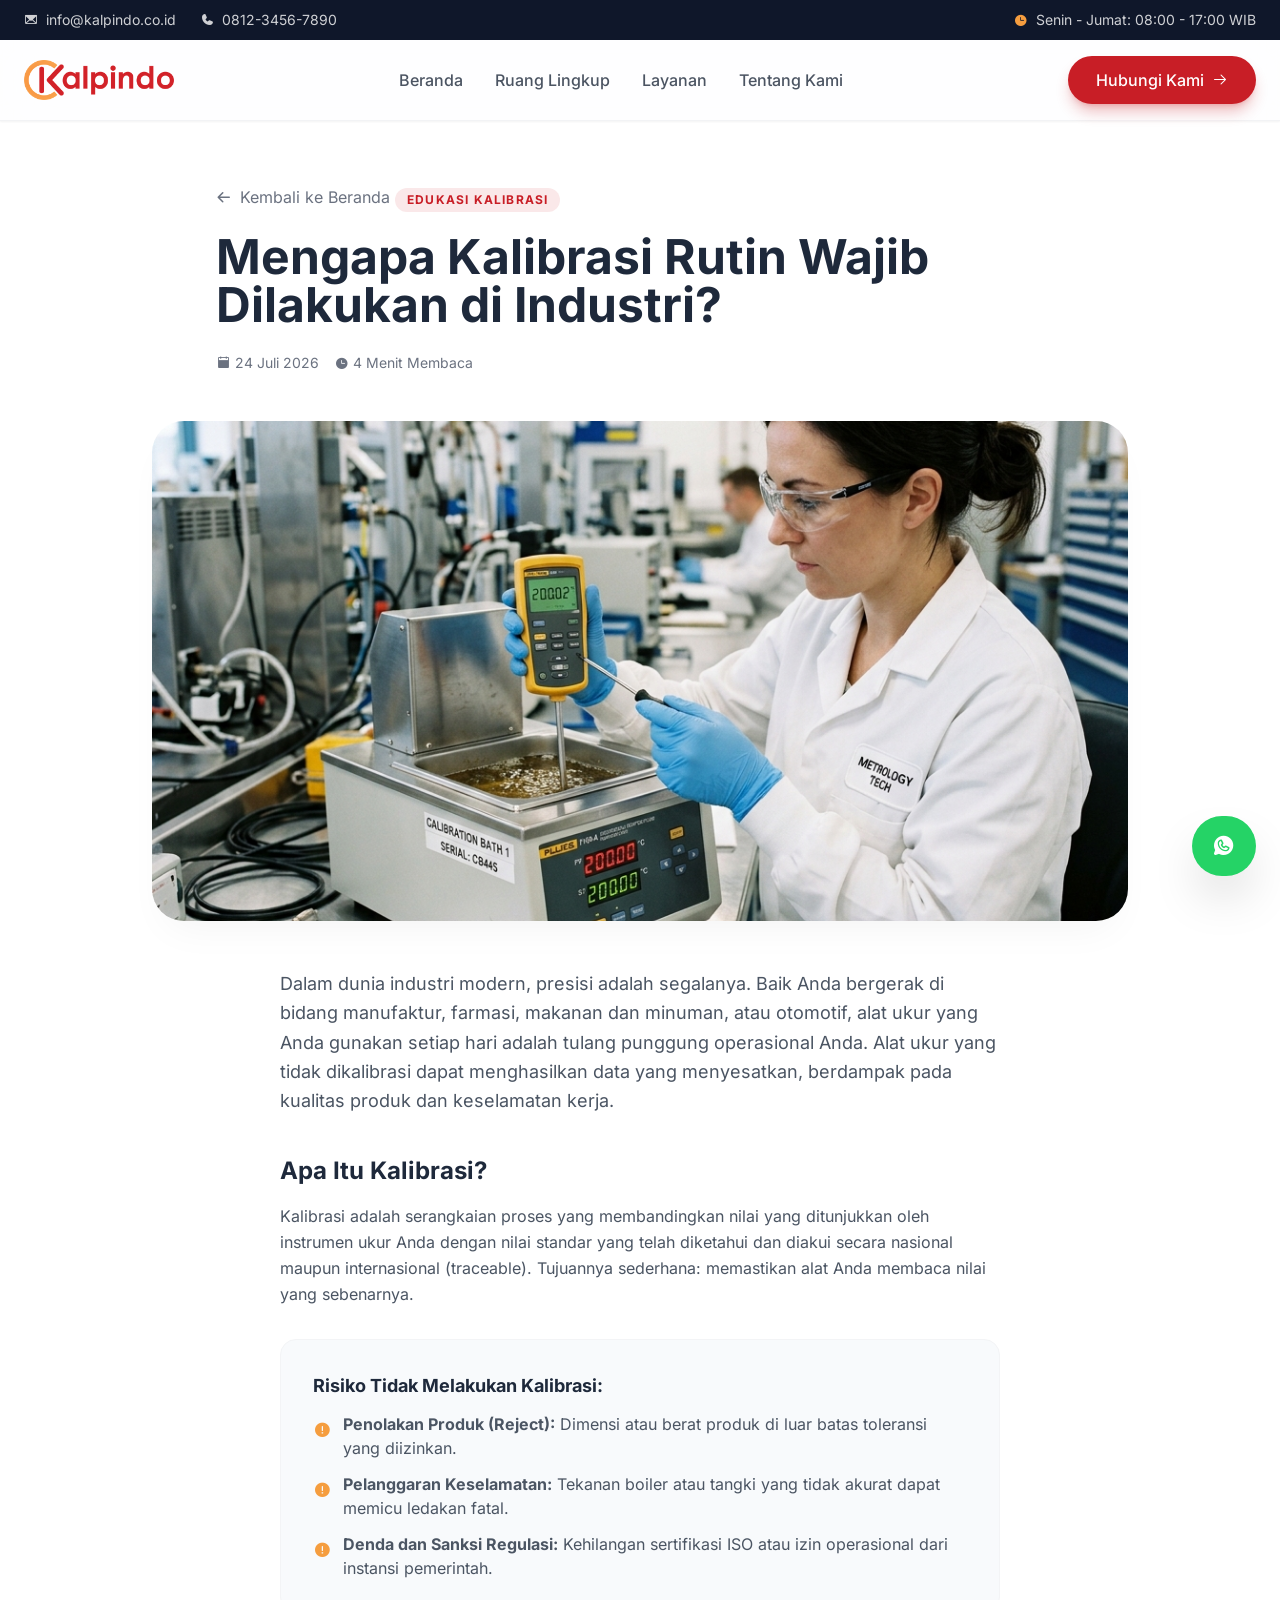
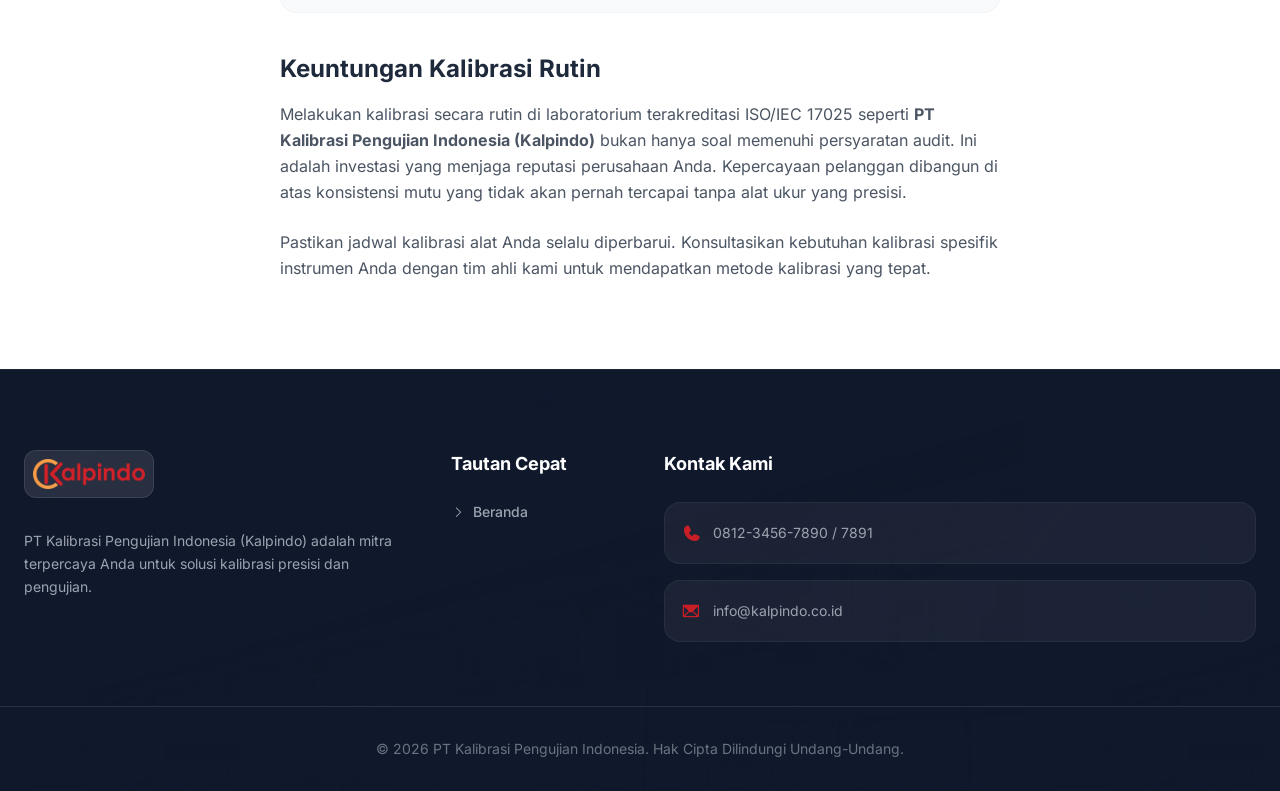
==== artikel.html @ 1b1bee5c "1" ====
<!DOCTYPE html>
<html lang="id" class="scroll-smooth">
<head>
    <meta charset="UTF-8">
    <meta name="viewport" content="width=device-width, initial-scale=1.0">
    <title>Artikel & Edukasi Kalibrasi - Kalpindo</title>
    
    <!-- Fonts: Inter - Self-hosted (no internet required) -->
    <link href="assets/fonts/inter.css" rel="stylesheet">
    
    <!-- Phosphor Icons - Self-hosted -->
    <script src="assets/icons/phosphor.js"></script>

    <!-- Tailwind CSS -->
    <script src="assets/js/tailwindcss.js"></script>
    <script>
        tailwind.config = {
            theme: {
                extend: {
                    fontFamily: {
                        sans: ['Inter', 'sans-serif'],
                    },
                    colors: {
                        brand: {
                            red: '#C81E26',
                            orange: '#F59D3F',
                            silver: '#F4F4F5',
                            slate: '#0F172A',
                            gray: '#E2E8F0',
                            dark: '#1E293B'
                        }
                    },
                    boxShadow: {
                        'soft': '0 20px 40px -15px rgba(0,0,0,0.05)',
                        'float': '0 30px 60px -20px rgba(0,0,0,0.08)',
                    }
                }
            }
        }
    </script>
    <link rel="stylesheet" href="assets/css/styles.css">
</head>
<body class="bg-[#F8FAFC] text-brand-dark font-sans antialiased">
    
    <!-- Top Bar -->
    <div class="bg-brand-slate text-white/80 py-2.5 text-xs md:text-sm">
        <div class="max-w-7xl mx-auto px-6 flex flex-col md:flex-row justify-between items-center gap-2">
            <div class="flex items-center gap-6">
                <span class="flex items-center gap-2"><i class="ph-fill ph-envelope"></i> info@kalpindo.co.id</span>
                <span class="flex items-center gap-2"><i class="ph-fill ph-phone"></i> 0812-3456-7890</span>
            </div>
            <div class="flex items-center gap-2">
                <i class="ph-fill ph-clock text-brand-orange"></i> Senin - Jumat: 08:00 - 17:00 WIB
            </div>
        </div>
    </div>

    <!-- Main Navigation -->
    <nav class="bg-white/80 backdrop-blur-xl border-b border-gray-200/50 sticky top-0 z-40 shadow-sm transition-all duration-300">
        <div class="max-w-7xl mx-auto px-6 flex items-center justify-between h-20">
            <!-- Logo -->
            <a href="index.html" class="flex items-center">
                <img src="assets/img/logo.png" alt="Logo Kalpindo" class="h-10 object-contain">
            </a>

            <!-- Links -->
            <div class="hidden lg:flex items-center gap-8 font-medium text-brand-dark/80">
                <a href="index.html#beranda" class="hover:text-brand-red transition-colors">Beranda</a>
                <a href="index.html#ruang-lingkup" class="hover:text-brand-red transition-colors">Ruang Lingkup</a>
                <a href="index.html#layanan" class="hover:text-brand-red transition-colors">Layanan</a>
                <a href="index.html#kontak" class="hover:text-brand-red transition-colors">Tentang Kami</a>
            </div>

            <a href="index.html#kontak" class="hidden md:inline-flex bg-brand-red text-white px-7 py-3 rounded-full hover:bg-red-800 transition-all font-medium items-center gap-2 shadow-lg shadow-brand-red/30 hover:-translate-y-0.5">
                Hubungi Kami <i class="ph ph-arrow-right"></i>
            </a>
        </div>
    </nav>

    <main>
        <!-- Article Header -->
        <section class="pt-16 pb-12 bg-white">
            <div class="max-w-4xl mx-auto px-6 gs-reveal">
                <a href="index.html" class="inline-flex items-center gap-2 text-gray-500 hover:text-brand-red mb-6 transition-colors">
                    <i class="ph-bold ph-arrow-left"></i> Kembali ke Beranda
                </a>
                <span class="inline-block px-3 py-1 bg-brand-red/10 text-brand-red text-xs font-bold uppercase tracking-widest rounded-full mb-4">Edukasi Kalibrasi</span>
                <h1 class="text-4xl md:text-5xl font-bold text-brand-dark mb-6 leading-tight">Mengapa Kalibrasi Rutin Wajib Dilakukan di Industri?</h1>
                <div class="flex items-center gap-4 text-gray-500 text-sm">
                    <span class="flex items-center gap-1"><i class="ph-fill ph-calendar-blank"></i> 24 Juli 2026</span>
                    <span class="flex items-center gap-1"><i class="ph-fill ph-clock"></i> 4 Menit Membaca</span>
                </div>
            </div>
        </section>

        <!-- Article Image -->
        <section class="bg-white">
            <div class="max-w-5xl mx-auto px-6 gs-reveal">
                <div class="rounded-[2rem] overflow-hidden shadow-soft h-[300px] md:h-[500px]">
                    <img src="assets/img/lab_temp.png" class="w-full h-full object-cover" alt="Artikel Image">
                </div>
            </div>
        </section>

        <!-- Article Content -->
        <section class="py-12 bg-white">
            <div class="max-w-3xl mx-auto px-6 prose prose-lg prose-slate gs-reveal">
                <p class="text-gray-600 leading-relaxed mb-6 text-lg">
                    Dalam dunia industri modern, presisi adalah segalanya. Baik Anda bergerak di bidang manufaktur, farmasi, makanan dan minuman, atau otomotif, alat ukur yang Anda gunakan setiap hari adalah tulang punggung operasional Anda. Alat ukur yang tidak dikalibrasi dapat menghasilkan data yang menyesatkan, berdampak pada kualitas produk dan keselamatan kerja.
                </p>
                <h3 class="text-2xl font-bold text-brand-dark mt-10 mb-4">Apa Itu Kalibrasi?</h3>
                <p class="text-gray-600 leading-relaxed mb-6">
                    Kalibrasi adalah serangkaian proses yang membandingkan nilai yang ditunjukkan oleh instrumen ukur Anda dengan nilai standar yang telah diketahui dan diakui secara nasional maupun internasional (traceable). Tujuannya sederhana: memastikan alat Anda membaca nilai yang sebenarnya.
                </p>
                <div class="bg-[#F8FAFC] p-8 rounded-2xl border border-gray-100 my-8">
                    <h4 class="text-lg font-bold text-brand-dark mb-3">Risiko Tidak Melakukan Kalibrasi:</h4>
                    <ul class="space-y-3">
                        <li class="flex items-start gap-3"><i class="ph-fill ph-warning-circle text-brand-orange mt-1 text-lg"></i> <span class="text-gray-600"><strong>Penolakan Produk (Reject):</strong> Dimensi atau berat produk di luar batas toleransi yang diizinkan.</span></li>
                        <li class="flex items-start gap-3"><i class="ph-fill ph-warning-circle text-brand-orange mt-1 text-lg"></i> <span class="text-gray-600"><strong>Pelanggaran Keselamatan:</strong> Tekanan boiler atau tangki yang tidak akurat dapat memicu ledakan fatal.</span></li>
                        <li class="flex items-start gap-3"><i class="ph-fill ph-warning-circle text-brand-orange mt-1 text-lg"></i> <span class="text-gray-600"><strong>Denda dan Sanksi Regulasi:</strong> Kehilangan sertifikasi ISO atau izin operasional dari instansi pemerintah.</span></li>
                    </ul>
                </div>
                <h3 class="text-2xl font-bold text-brand-dark mt-10 mb-4">Keuntungan Kalibrasi Rutin</h3>
                <p class="text-gray-600 leading-relaxed mb-6">
                    Melakukan kalibrasi secara rutin di laboratorium terakreditasi ISO/IEC 17025 seperti <strong>PT Kalibrasi Pengujian Indonesia (Kalpindo)</strong> bukan hanya soal memenuhi persyaratan audit. Ini adalah investasi yang menjaga reputasi perusahaan Anda. Kepercayaan pelanggan dibangun di atas konsistensi mutu yang tidak akan pernah tercapai tanpa alat ukur yang presisi.
                </p>
                <p class="text-gray-600 leading-relaxed mb-10">
                    Pastikan jadwal kalibrasi alat Anda selalu diperbarui. Konsultasikan kebutuhan kalibrasi spesifik instrumen Anda dengan tim ahli kami untuk mendapatkan metode kalibrasi yang tepat.
                </p>
            </div>
        </section>
    </main>

    <!-- Footer -->
    <footer class="bg-brand-slate pt-20 pb-8 border-t border-white/5 relative overflow-hidden">
        <div class="absolute inset-0 bg-[url('assets/img/hero_lab.png')] opacity-5 mix-blend-overlay"></div>
        <div class="max-w-7xl mx-auto px-6 grid grid-cols-1 md:grid-cols-12 gap-12 mb-16 relative z-10">
            <!-- Company Info -->
            <div class="md:col-span-4">
                <img src="assets/img/logo.png" alt="Logo Kalpindo" class="h-12 mb-8 bg-white/10 backdrop-blur-sm p-2 rounded-xl object-contain border border-white/10">
                <p class="text-gray-400 mb-8 leading-relaxed text-sm">
                    PT Kalibrasi Pengujian Indonesia (Kalpindo) adalah mitra terpercaya Anda untuk solusi kalibrasi presisi dan pengujian.
                </p>
            </div>
            <!-- Quick Links -->
            <div class="md:col-span-3 lg:col-span-2">
                <h3 class="text-lg font-bold mb-6 text-white">Tautan Cepat</h3>
                <ul class="space-y-4 text-gray-400 text-sm font-medium">
                    <li><a href="index.html" class="hover:text-brand-orange transition-colors flex items-center gap-2"><i class="ph ph-caret-right"></i> Beranda</a></li>
                </ul>
            </div>
            <!-- Contact & Map Card -->
            <div class="md:col-span-5 lg:col-span-6">
                <h3 class="text-lg font-bold mb-6 text-white">Kontak Kami</h3>
                <ul class="space-y-4 text-gray-400 text-sm">
                    <li class="flex items-center gap-3 bg-white/5 p-4 rounded-2xl border border-white/5">
                        <i class="ph-fill ph-phone text-brand-red text-xl"></i>
                        <span>0812-3456-7890 / 7891</span>
                    </li>
                    <li class="flex items-center gap-3 bg-white/5 p-4 rounded-2xl border border-white/5">
                        <i class="ph-fill ph-envelope text-brand-red text-xl"></i>
                        <span>info@kalpindo.co.id</span>
                    </li>
                </ul>
            </div>
        </div>
        <div class="max-w-7xl mx-auto px-6 pt-8 border-t border-white/10 text-center text-sm text-gray-500 relative z-10">
            © 2026 PT Kalibrasi Pengujian Indonesia. Hak Cipta Dilindungi Undang-Undang.
        </div>
    </footer>

    <!-- WhatsApp Floating Button -->
    <a href="https://wa.me/6281234567890?text=Halo%20Kalpindo%2C%20saya%20ingin%20menanyakan%20layanan%20kalibrasi." target="_blank"
       class="fixed bottom-6 right-6 z-50 flex items-center gap-3 bg-[#25D366] text-white px-5 py-3.5 rounded-full shadow-2xl hover:scale-105 hover:shadow-green-400/40 transition-all duration-300 group">
        <i class="ph-fill ph-whatsapp-logo text-2xl"></i>
        <span class="font-semibold text-sm hidden group-hover:inline-block transition-all">Hubungi Kami</span>
    </a>

    <!-- GSAP -->
    <script src="assets/js/gsap.min.js"></script>
    <script src="assets/js/ScrollTrigger.min.js"></script>
    <script src="assets/js/script.js"></script>
</body>
</html>
---- assets/fonts/inter.css ----
/* Inter Font - Self-hosted (no internet required) */
@font-face {
  font-family: 'Inter';
  font-style: normal;
  font-weight: 400;
  font-display: swap;
  src: url('../fonts/Inter-400.ttf') format('truetype');
}
@font-face {
  font-family: 'Inter';
  font-style: normal;
  font-weight: 500;
  font-display: swap;
  src: url('../fonts/Inter-500.ttf') format('truetype');
}
@font-face {
  font-family: 'Inter';
  font-style: normal;
  font-weight: 600;
  font-display: swap;
  src: url('../fonts/Inter-600.ttf') format('truetype');
}
@font-face {
  font-family: 'Inter';
  font-style: normal;
  font-weight: 700;
  font-display: swap;
  src: url('../fonts/Inter-700.ttf') format('truetype');
}
---- assets/css/styles.css ----
/* Custom resets and utilities */
html, body {
    margin: 0;
    padding: 0;
    width: 100%;
    /* Smooth font rendering */
    -webkit-font-smoothing: antialiased;
    -moz-osx-font-smoothing: grayscale;
}

/* Hide scrollbar for a cleaner look */
::-webkit-scrollbar {
    width: 8px;
}
::-webkit-scrollbar-track {
    background: #FDFDFD;
}
::-webkit-scrollbar-thumb {
    background: #CBD5E1;
    border-radius: 4px;
}
::-webkit-scrollbar-thumb:hover {
    background: #94A3B8;
}
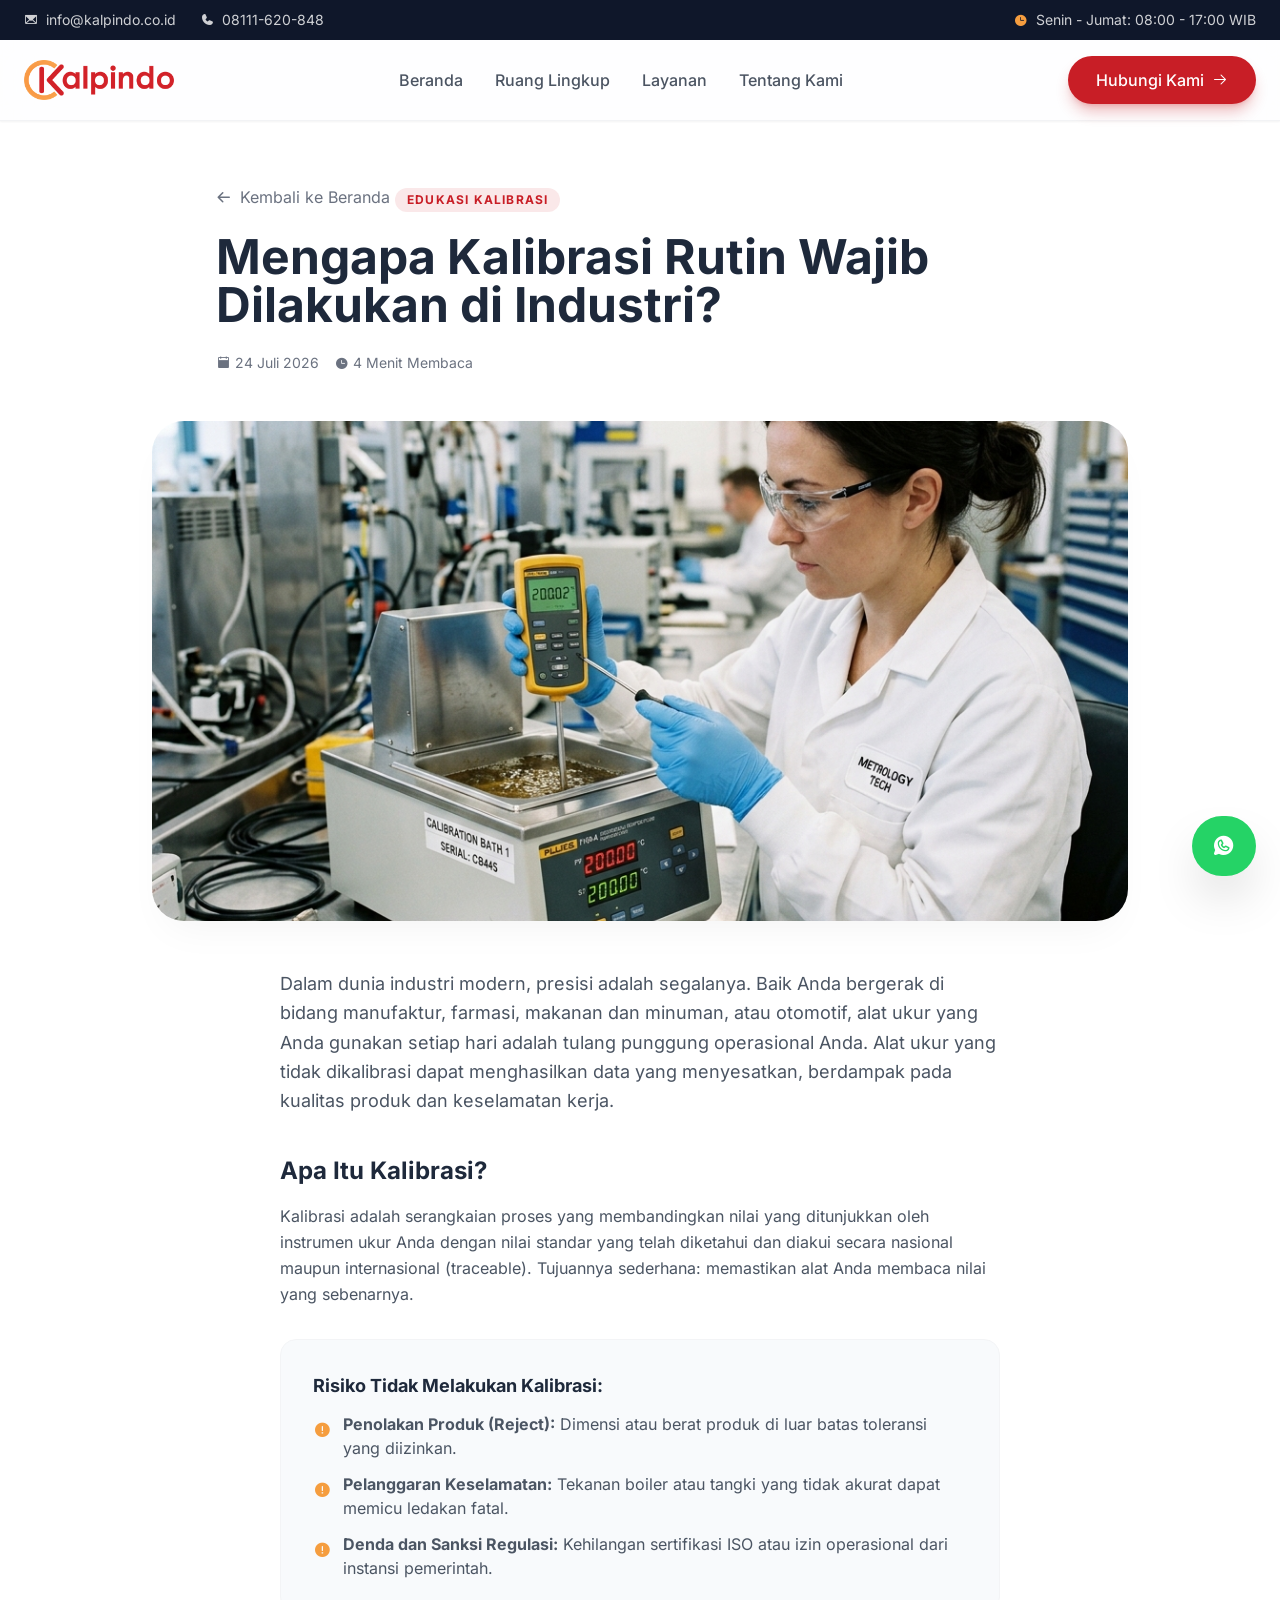
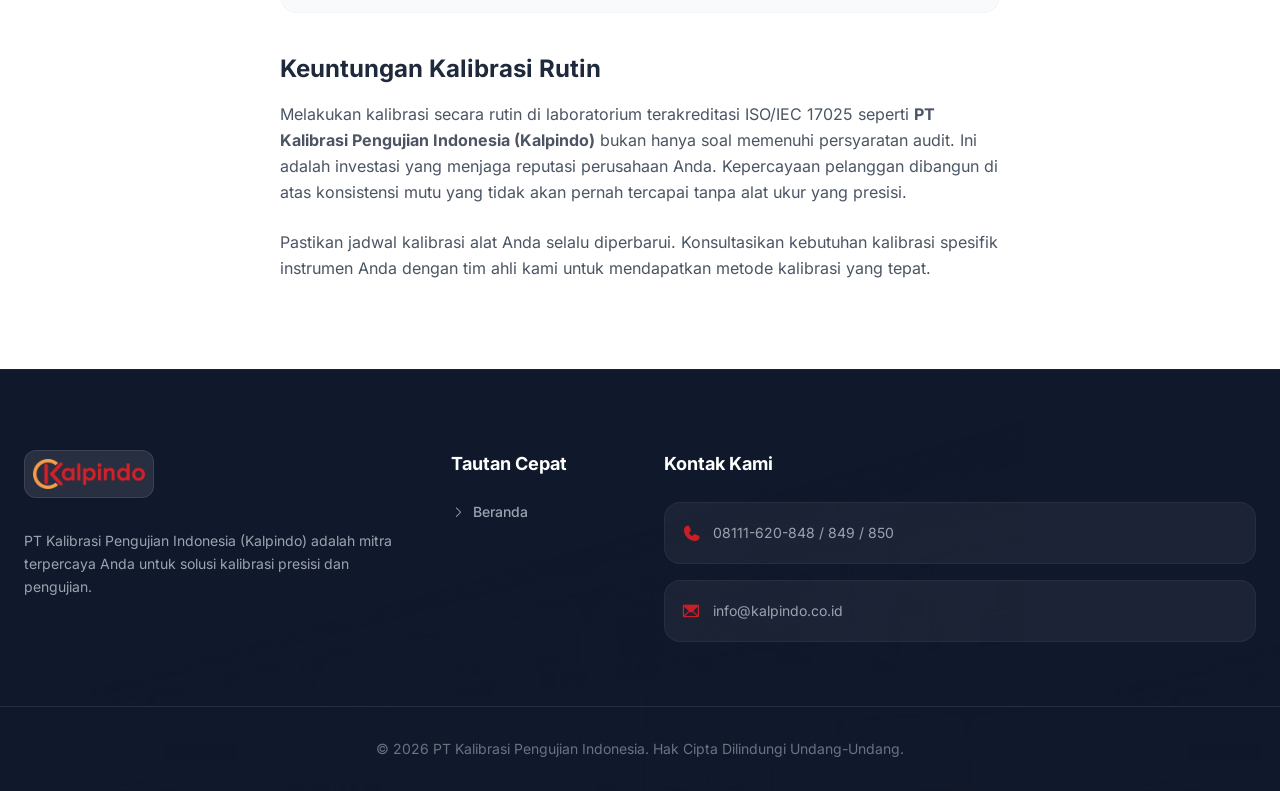
==== commit 98f85fb4: "final" ====
--- a/artikel.html
+++ b/artikel.html
@@ -47,7 +47,7 @@
         <div class="max-w-7xl mx-auto px-6 flex flex-col md:flex-row justify-between items-center gap-2">
             <div class="flex items-center gap-6">
                 <span class="flex items-center gap-2"><i class="ph-fill ph-envelope"></i> info@kalpindo.co.id</span>
-                <span class="flex items-center gap-2"><i class="ph-fill ph-phone"></i> 0812-3456-7890</span>
+                <span class="flex items-center gap-2"><i class="ph-fill ph-phone"></i> 08111-620-848</span>
             </div>
             <div class="flex items-center gap-2">
                 <i class="ph-fill ph-clock text-brand-orange"></i> Senin - Jumat: 08:00 - 17:00 WIB
@@ -68,10 +68,10 @@
                 <a href="index.html#beranda" class="hover:text-brand-red transition-colors">Beranda</a>
                 <a href="index.html#ruang-lingkup" class="hover:text-brand-red transition-colors">Ruang Lingkup</a>
                 <a href="index.html#layanan" class="hover:text-brand-red transition-colors">Layanan</a>
-                <a href="index.html#kontak" class="hover:text-brand-red transition-colors">Tentang Kami</a>
+                <a href="index.html#tentang" class="hover:text-brand-red transition-colors">Tentang Kami</a>
             </div>
 
-            <a href="index.html#kontak" class="hidden md:inline-flex bg-brand-red text-white px-7 py-3 rounded-full hover:bg-red-800 transition-all font-medium items-center gap-2 shadow-lg shadow-brand-red/30 hover:-translate-y-0.5">
+            <a href="https://wa.me/628111620848?text=Halo%20Kalpindo%2C%20saya%20ingin%20menanyakan%20layanan%20kalibrasi." target="_blank" class="hidden md:inline-flex bg-brand-red text-white px-7 py-3 rounded-full hover:bg-red-800 transition-all font-medium items-center gap-2 shadow-lg shadow-brand-red/30 hover:-translate-y-0.5">
                 Hubungi Kami <i class="ph ph-arrow-right"></i>
             </a>
         </div>
@@ -155,7 +155,7 @@
                 <ul class="space-y-4 text-gray-400 text-sm">
                     <li class="flex items-center gap-3 bg-white/5 p-4 rounded-2xl border border-white/5">
                         <i class="ph-fill ph-phone text-brand-red text-xl"></i>
-                        <span>0812-3456-7890 / 7891</span>
+                        <span>08111-620-848 / 849 / 850</span>
                     </li>
                     <li class="flex items-center gap-3 bg-white/5 p-4 rounded-2xl border border-white/5">
                         <i class="ph-fill ph-envelope text-brand-red text-xl"></i>
@@ -170,7 +170,7 @@
     </footer>
 
     <!-- WhatsApp Floating Button -->
-    <a href="https://wa.me/6281234567890?text=Halo%20Kalpindo%2C%20saya%20ingin%20menanyakan%20layanan%20kalibrasi." target="_blank"
+    <a href="https://wa.me/628111620848?text=Halo%20Kalpindo%2C%20saya%20ingin%20menanyakan%20layanan%20kalibrasi." target="_blank"
        class="fixed bottom-6 right-6 z-50 flex items-center gap-3 bg-[#25D366] text-white px-5 py-3.5 rounded-full shadow-2xl hover:scale-105 hover:shadow-green-400/40 transition-all duration-300 group">
         <i class="ph-fill ph-whatsapp-logo text-2xl"></i>
         <span class="font-semibold text-sm hidden group-hover:inline-block transition-all">Hubungi Kami</span>
